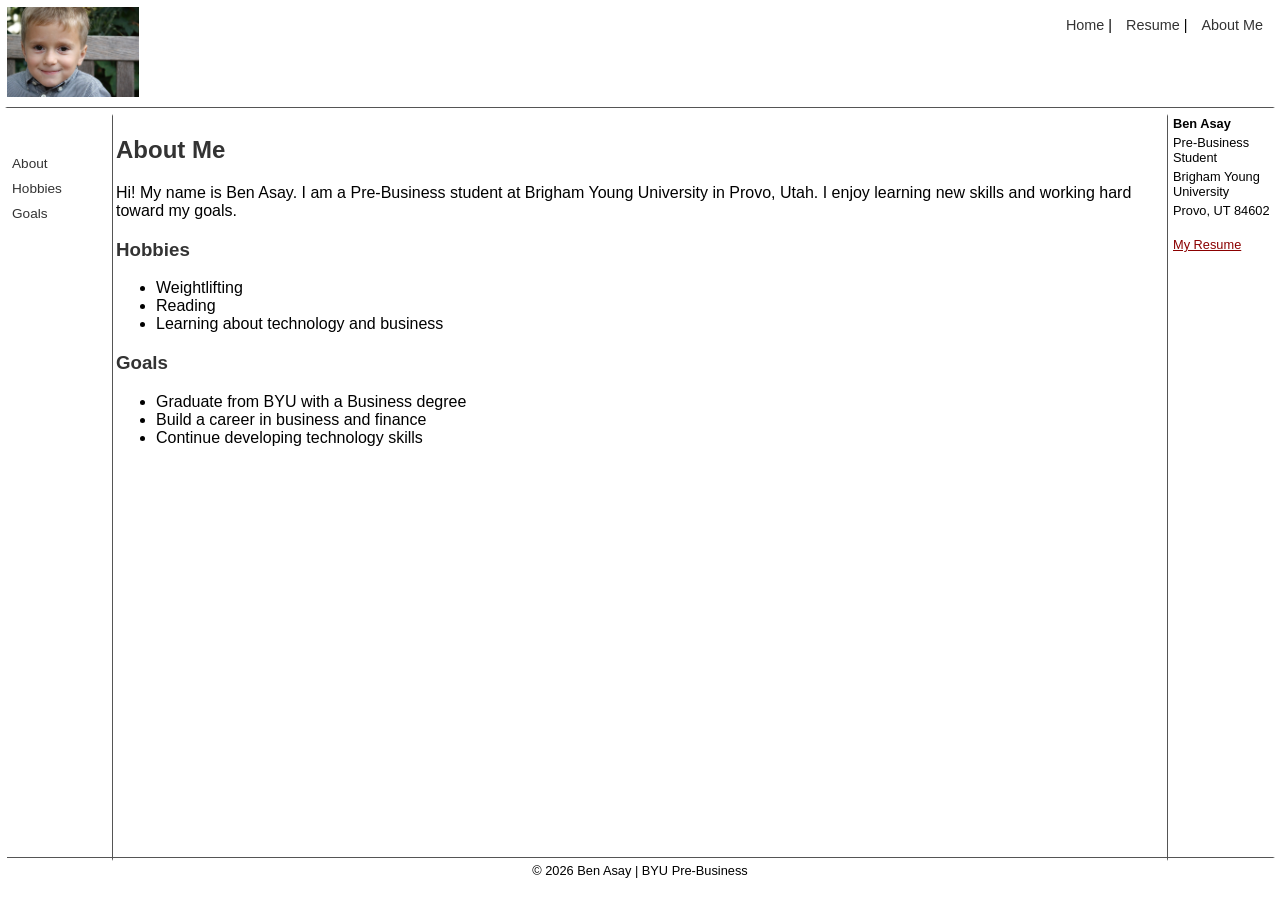
==== aboutme.html @ ce4d87b5 "Add files via upload" ====
<!DOCTYPE html>
<html>
  <head>
    <title>Ben Asay - About Me</title>
    <link rel="stylesheet" href="styles/layoutstyles.css">
    <link rel="stylesheet" href="styles/styles.css">
  </head>
  <body>

    <!-- Header -->
    <div class="common header">
      <img src="images/ben.png" alt="Ben Asay" height="90">
      <nav>
        <a href="index.html">Home</a> |
        <a href="resume.html">Resume</a> |
        <a href="aboutme.html">About Me</a>
      </nav>
    </div>

    <!-- Left Menu -->
    <div class="common leftmenu">
      <a href="#about">About</a>
      <a href="#hobbies">Hobbies</a>
      <a href="#goals">Goals</a>
    </div>

    <!-- Main Body -->
    <div class="common mainbody">
      <h2 id="about">About Me</h2>
      <p>
        Hi! My name is Ben Asay. I am a Pre-Business student at Brigham Young University
        in Provo, Utah. I enjoy learning new skills and working hard toward my goals.
      </p>

      <h3 id="hobbies">Hobbies</h3>
      <ul>
        <li>Weightlifting</li>
        <li>Reading</li>
        <li>Learning about technology and business</li>
      </ul>

      <h3 id="goals">Goals</h3>
      <ul>
        <li>Graduate from BYU with a Business degree</li>
        <li>Build a career in business and finance</li>
        <li>Continue developing technology skills</li>
      </ul>
    </div>

    <!-- Right Menu -->
    <div class="common rightmenu">
      <strong>Ben Asay</strong>
      <p>Pre-Business Student</p>
      <p>Brigham Young University</p>
      <p>Provo, UT 84602</p>
      <br>
      <a href="resume.html">My Resume</a>
    </div>

    <!-- Footer -->
    <div class="common footer">
      &copy; 2026 Ben Asay | BYU Pre-Business
    </div>

  </body>
</html>
---- styles/layoutstyles.css ----
body {
    background-color: #ffffff;
    font-family: Verdana, Geneva, Tahoma, sans-serif;
}

.common {
    border: 2px solid white;
    position: absolute;
}

.header {
    top: 5px;
    left: 5px;
    right: 5px;
    height: 100px;
    z-index: 2;
    border-bottom: solid 1px #555555;
}

.leftmenu {
    top: 114px;
    left: 5px;
    width: 100px;
    bottom: 39px;
    z-index: 1;
    padding-top: 40px;
    border-right: solid 1px #555555;
    padding-left: 5px;
}

.mainbody {
    top: 114px;
    left: 114px;
    right: 114px;
    bottom: 39px;
    padding-right: 5px;
    overflow-y: auto;
}

.rightmenu {
    top: 114px;
    right: 5px;
    width: 100px;
    bottom: 39px;
    border-left: solid 1px #555555;
    padding-left: 5px;
}

.footer {
    bottom: 5px;
    left: 5px;
    right: 5px;
    height: 30px;
    border-top: solid 1px #555555;
    text-align: center;
    font-size: 0.8em;
    padding-top: 5px;
}
---- styles/styles.css ----
a {
    color: #8B0000;
}

a:hover {
    color: #555555;
}

.leftmenu a {
    display: block;
    margin-bottom: 10px;
    text-decoration: none;
    color: #333333;
    font-size: 0.85em;
}

.leftmenu a:hover {
    color: #8B0000;
}

.header nav {
    position: absolute;
    top: 10px;
    right: 10px;
    font-size: 0.9em;
}

.header nav a {
    margin-left: 10px;
    text-decoration: none;
    color: #333;
}

.header nav a:hover {
    color: #8B0000;
}

.rightmenu {
    font-size: 0.8em;
}

.rightmenu p {
    margin: 4px 0;
}

h1, h2, h3 {
    color: #333333;
}
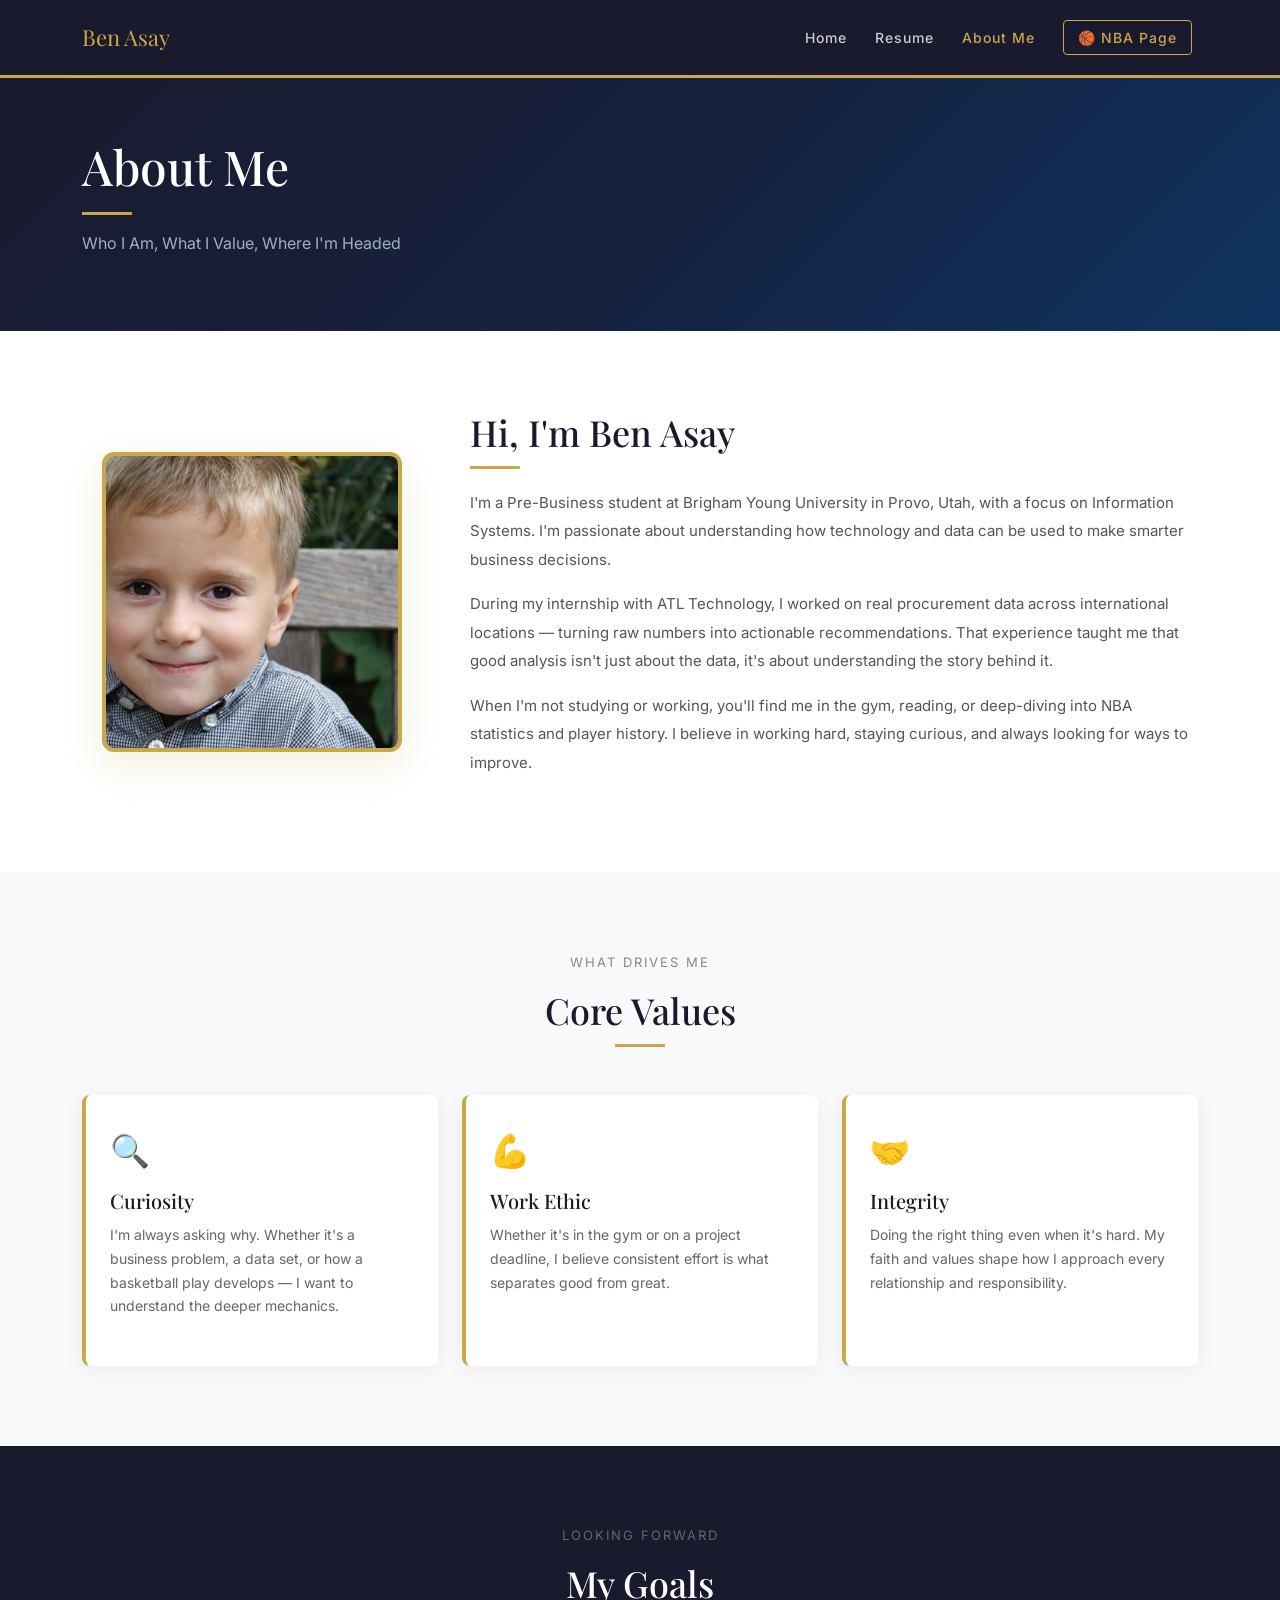
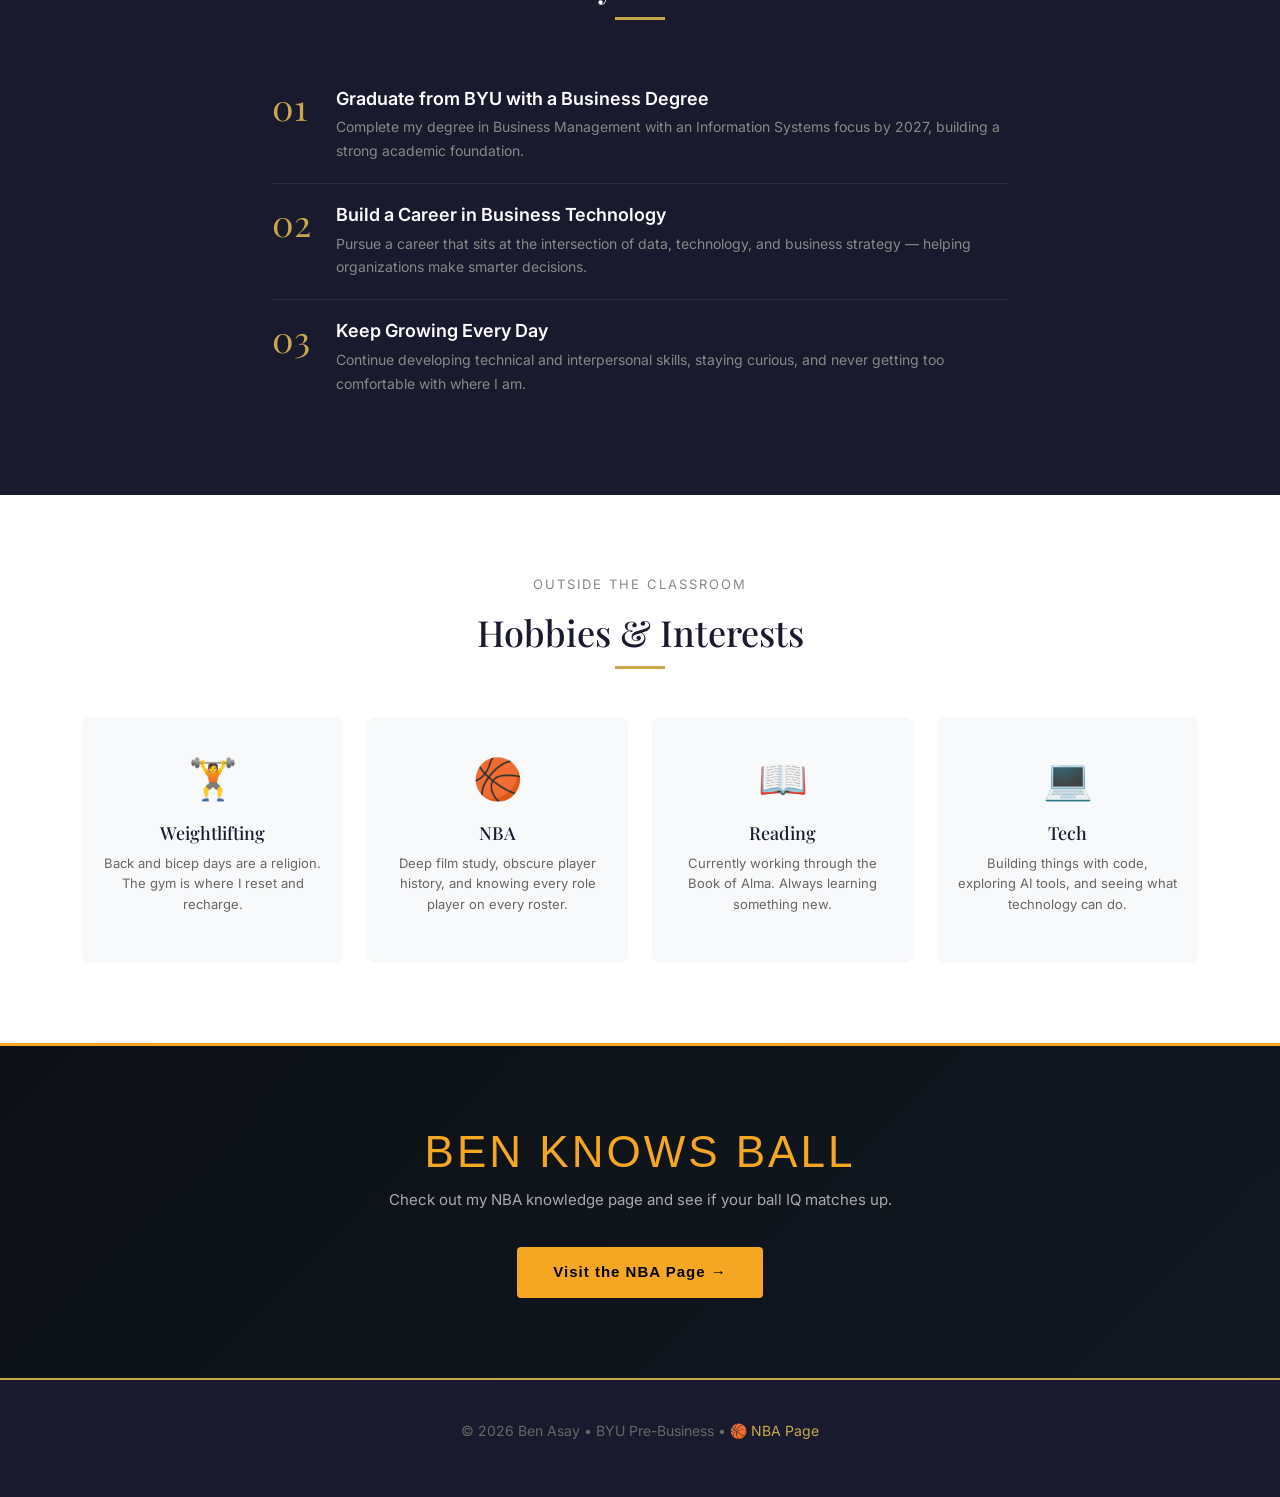
==== commit 47277b8a: "Add files via upload" ====
--- a/aboutme.html
+++ b/aboutme.html
@@ -1,66 +1,288 @@
 <!DOCTYPE html>
-<html>
-  <head>
-    <title>Ben Asay - About Me</title>
-    <link rel="stylesheet" href="styles/layoutstyles.css">
-    <link rel="stylesheet" href="styles/styles.css">
-  </head>
-  <body>
-
-    <!-- Header -->
-    <div class="common header">
-      <img src="images/ben.png" alt="Ben Asay" height="90">
-      <nav>
-        <a href="index.html">Home</a> |
-        <a href="resume.html">Resume</a> |
-        <a href="aboutme.html">About Me</a>
-      </nav>
-    </div>
-
-    <!-- Left Menu -->
-    <div class="common leftmenu">
-      <a href="#about">About</a>
-      <a href="#hobbies">Hobbies</a>
-      <a href="#goals">Goals</a>
-    </div>
-
-    <!-- Main Body -->
-    <div class="common mainbody">
-      <h2 id="about">About Me</h2>
-      <p>
-        Hi! My name is Ben Asay. I am a Pre-Business student at Brigham Young University
-        in Provo, Utah. I enjoy learning new skills and working hard toward my goals.
-      </p>
-
-      <h3 id="hobbies">Hobbies</h3>
-      <ul>
-        <li>Weightlifting</li>
-        <li>Reading</li>
-        <li>Learning about technology and business</li>
-      </ul>
-
-      <h3 id="goals">Goals</h3>
-      <ul>
-        <li>Graduate from BYU with a Business degree</li>
-        <li>Build a career in business and finance</li>
-        <li>Continue developing technology skills</li>
-      </ul>
-    </div>
-
-    <!-- Right Menu -->
-    <div class="common rightmenu">
-      <strong>Ben Asay</strong>
-      <p>Pre-Business Student</p>
-      <p>Brigham Young University</p>
-      <p>Provo, UT 84602</p>
-      <br>
-      <a href="resume.html">My Resume</a>
-    </div>
-
-    <!-- Footer -->
-    <div class="common footer">
-      &copy; 2026 Ben Asay | BYU Pre-Business
-    </div>
-
-  </body>
+<html lang="en">
+<head>
+  <meta charset="UTF-8" />
+  <meta name="viewport" content="width=device-width, initial-scale=1.0"/>
+  <title>Ben Asay | About Me</title>
+  <link href="https://cdn.jsdelivr.net/npm/bootstrap@5.3.0/dist/css/bootstrap.min.css" rel="stylesheet"/>
+  <link href="https://fonts.googleapis.com/css2?family=Playfair+Display:wght@700&family=Inter:wght@300;400;500;600&display=swap" rel="stylesheet"/>
+  <style>
+    body { font-family: 'Inter', sans-serif; background-color: #f8f9fa; color: #1a1a2e; }
+
+    .navbar { background-color: #1a1a2e !important; border-bottom: 3px solid #c9a84c; padding: 16px 0; }
+    .navbar-brand { font-family: 'Playfair Display', serif; color: #c9a84c !important; font-size: 22px; }
+    .nav-link { color: #cccccc !important; font-size: 14px; letter-spacing: 1px; font-weight: 500; margin: 0 6px; }
+    .nav-link:hover, .nav-link.active { color: #c9a84c !important; }
+    .nav-link.nba-link { color: #c9a84c !important; border: 1px solid #c9a84c; border-radius: 4px; padding: 6px 14px !important; }
+    .nav-link.nba-link:hover { background-color: #c9a84c; color: #000 !important; }
+
+    .page-header {
+      background: linear-gradient(135deg, #1a1a2e 0%, #16213e 50%, #0f3460 100%);
+      padding: 60px 0;
+      color: white;
+    }
+    .page-header h1 { font-family: 'Playfair Display', serif; font-size: 48px; color: #ffffff; }
+    .page-header p { color: #a0aec0; font-size: 16px; margin-top: 8px; }
+    .gold-line { width: 50px; height: 3px; background-color: #c9a84c; margin: 16px 0; }
+
+    /* INTRO SECTION */
+    .intro-section { padding: 80px 0; background-color: #ffffff; }
+    .intro-photo {
+      width: 300px;
+      height: 300px;
+      object-fit: cover;
+      border-radius: 12px;
+      border: 4px solid #c9a84c;
+      box-shadow: 0 12px 40px rgba(201,168,76,0.2);
+    }
+    .intro-text h2 { font-family: 'Playfair Display', serif; font-size: 36px; color: #1a1a2e; margin-bottom: 8px; }
+    .intro-text .gold-line { margin: 12px 0 20px; }
+    .intro-text p { color: #555; font-size: 15px; line-height: 1.9; margin-bottom: 16px; }
+
+    /* VALUE CARDS */
+    .values-section { background-color: #f8f9fa; padding: 80px 0; }
+    .section-title { font-family: 'Playfair Display', serif; font-size: 36px; color: #1a1a2e; }
+    .section-subtitle { color: #888; font-size: 13px; letter-spacing: 2px; text-transform: uppercase; }
+
+    .value-card {
+      background: #ffffff;
+      border-radius: 8px;
+      padding: 32px 24px;
+      box-shadow: 0 4px 20px rgba(0,0,0,0.06);
+      transition: transform 0.2s;
+      height: 100%;
+      border-left: 4px solid #c9a84c;
+    }
+    .value-card:hover { transform: translateY(-4px); }
+    .value-icon { font-size: 32px; margin-bottom: 14px; }
+    .value-card h4 { font-family: 'Playfair Display', serif; font-size: 20px; color: #1a1a2e; margin-bottom: 10px; }
+    .value-card p { color: #666; font-size: 14px; line-height: 1.7; }
+
+    /* GOALS SECTION */
+    .goals-section { background-color: #1a1a2e; padding: 80px 0; }
+    .goals-section .section-title { color: #ffffff; }
+    .goals-section .section-subtitle { color: #666; }
+    .goal-item {
+      display: flex;
+      align-items: flex-start;
+      gap: 16px;
+      padding: 20px 0;
+      border-bottom: 1px solid #2d2d4e;
+    }
+    .goal-item:last-child { border-bottom: none; }
+    .goal-number { font-family: 'Playfair Display', serif; font-size: 36px; color: #c9a84c; line-height: 1; min-width: 48px; }
+    .goal-text h5 { color: #ffffff; font-size: 18px; font-weight: 600; margin-bottom: 6px; }
+    .goal-text p { color: #888; font-size: 14px; line-height: 1.7; margin: 0; }
+
+    /* HOBBIES */
+    .hobbies-section { padding: 80px 0; background-color: #ffffff; }
+    .hobby-card {
+      text-align: center;
+      padding: 32px 20px;
+      border-radius: 8px;
+      background: #f8f9fa;
+      transition: all 0.2s;
+      height: 100%;
+    }
+    .hobby-card:hover { background: #1a1a2e; }
+    .hobby-card:hover h5, .hobby-card:hover p { color: #ffffff !important; }
+    .hobby-card:hover .hobby-icon { transform: scale(1.2); }
+    .hobby-icon { font-size: 40px; margin-bottom: 14px; display: block; transition: transform 0.2s; }
+    .hobby-card h5 { font-family: 'Playfair Display', serif; color: #1a1a2e; font-size: 18px; margin-bottom: 8px; }
+    .hobby-card p { color: #666; font-size: 13px; line-height: 1.6; }
+
+    /* NBA CTA */
+    .nba-cta { background: linear-gradient(135deg, #0d1117, #111820); padding: 80px 0; border-top: 3px solid #f5a623; }
+    .nba-cta h2 { font-family: 'Impact', 'Arial Black', sans-serif; color: #f5a623; font-size: 44px; letter-spacing: 3px; text-transform: uppercase; }
+    .nba-cta p { color: #aaa; font-size: 15px; margin-top: 10px; }
+    .btn-nba { background-color: #f5a623; color: #000; border: none; padding: 14px 36px; font-family: 'Arial Black', sans-serif; font-size: 15px; font-weight: bold; border-radius: 4px; text-decoration: none; display: inline-block; margin-top: 20px; letter-spacing: 1px; transition: all 0.2s; }
+    .btn-nba:hover { background-color: #ffffff; color: #000; }
+
+    footer { background-color: #1a1a2e; color: #666; padding: 40px 0; text-align: center; border-top: 2px solid #c9a84c; font-size: 14px; }
+    footer a { color: #c9a84c; text-decoration: none; }
+  </style>
+</head>
+<body>
+
+  <nav class="navbar navbar-expand-lg">
+    <div class="container">
+      <a class="navbar-brand" href="index.html">Ben Asay</a>
+      <button class="navbar-toggler" type="button" data-bs-toggle="collapse" data-bs-target="#navMenu">
+        <span class="navbar-toggler-icon"></span>
+      </button>
+      <div class="collapse navbar-collapse justify-content-end" id="navMenu">
+        <ul class="navbar-nav align-items-center">
+          <li class="nav-item"><a class="nav-link" href="index.html">Home</a></li>
+          <li class="nav-item"><a class="nav-link" href="resume.html">Resume</a></li>
+          <li class="nav-item"><a class="nav-link active" href="aboutme.html">About Me</a></li>
+          <li class="nav-item ms-2"><a class="nav-link nba-link" href="scratch.html">🏀 NBA Page</a></li>
+        </ul>
+      </div>
+    </div>
+  </nav>
+
+  <div class="page-header">
+    <div class="container">
+      <h1>About Me</h1>
+      <div class="gold-line"></div>
+      <p>Who I Am, What I Value, Where I'm Headed</p>
+    </div>
+  </div>
+
+  <!-- INTRO -->
+  <section class="intro-section">
+    <div class="container">
+      <div class="row align-items-center g-5">
+        <div class="col-lg-4 text-center">
+          <img src="images/ben.png" alt="Ben Asay" class="intro-photo" />
+        </div>
+        <div class="col-lg-8 intro-text">
+          <h2>Hi, I'm Ben Asay</h2>
+          <div class="gold-line"></div>
+          <p>
+            I'm a Pre-Business student at Brigham Young University in Provo, Utah, with a focus on
+            Information Systems. I'm passionate about understanding how technology and data can be used
+            to make smarter business decisions.
+          </p>
+          <p>
+            During my internship with ATL Technology, I worked on real procurement data across international
+            locations — turning raw numbers into actionable recommendations. That experience taught me that
+            good analysis isn't just about the data, it's about understanding the story behind it.
+          </p>
+          <p>
+            When I'm not studying or working, you'll find me in the gym, reading, or deep-diving into NBA
+            statistics and player history. I believe in working hard, staying curious, and always looking
+            for ways to improve.
+          </p>
+        </div>
+      </div>
+    </div>
+  </section>
+
+  <!-- VALUES -->
+  <section class="values-section">
+    <div class="container">
+      <div class="text-center mb-5">
+        <p class="section-subtitle">What Drives Me</p>
+        <h2 class="section-title">Core Values</h2>
+        <div class="gold-line mx-auto" style="margin: 12px auto 0 !important;"></div>
+      </div>
+      <div class="row g-4">
+        <div class="col-md-4">
+          <div class="value-card">
+            <div class="value-icon">🔍</div>
+            <h4>Curiosity</h4>
+            <p>I'm always asking why. Whether it's a business problem, a data set, or how a basketball play develops — I want to understand the deeper mechanics.</p>
+          </div>
+        </div>
+        <div class="col-md-4">
+          <div class="value-card">
+            <div class="value-icon">💪</div>
+            <h4>Work Ethic</h4>
+            <p>Whether it's in the gym or on a project deadline, I believe consistent effort is what separates good from great.</p>
+          </div>
+        </div>
+        <div class="col-md-4">
+          <div class="value-card">
+            <div class="value-icon">🤝</div>
+            <h4>Integrity</h4>
+            <p>Doing the right thing even when it's hard. My faith and values shape how I approach every relationship and responsibility.</p>
+          </div>
+        </div>
+      </div>
+    </div>
+  </section>
+
+  <!-- GOALS -->
+  <section class="goals-section">
+    <div class="container">
+      <div class="text-center mb-5">
+        <p class="section-subtitle" style="color:#666;">Looking Forward</p>
+        <h2 class="section-title" style="color:#fff;">My Goals</h2>
+        <div class="gold-line mx-auto" style="margin:12px auto 0 !important;"></div>
+      </div>
+      <div class="row justify-content-center">
+        <div class="col-lg-8">
+          <div class="goal-item">
+            <div class="goal-number">01</div>
+            <div class="goal-text">
+              <h5>Graduate from BYU with a Business Degree</h5>
+              <p>Complete my degree in Business Management with an Information Systems focus by 2027, building a strong academic foundation.</p>
+            </div>
+          </div>
+          <div class="goal-item">
+            <div class="goal-number">02</div>
+            <div class="goal-text">
+              <h5>Build a Career in Business Technology</h5>
+              <p>Pursue a career that sits at the intersection of data, technology, and business strategy — helping organizations make smarter decisions.</p>
+            </div>
+          </div>
+          <div class="goal-item">
+            <div class="goal-number">03</div>
+            <div class="goal-text">
+              <h5>Keep Growing Every Day</h5>
+              <p>Continue developing technical and interpersonal skills, staying curious, and never getting too comfortable with where I am.</p>
+            </div>
+          </div>
+        </div>
+      </div>
+    </div>
+  </section>
+
+  <!-- HOBBIES -->
+  <section class="hobbies-section">
+    <div class="container">
+      <div class="text-center mb-5">
+        <p class="section-subtitle">Outside the Classroom</p>
+        <h2 class="section-title">Hobbies & Interests</h2>
+        <div class="gold-line mx-auto" style="margin:12px auto 0 !important;"></div>
+      </div>
+      <div class="row g-4">
+        <div class="col-6 col-md-3">
+          <div class="hobby-card">
+            <span class="hobby-icon">🏋️</span>
+            <h5>Weightlifting</h5>
+            <p>Back and bicep days are a religion. The gym is where I reset and recharge.</p>
+          </div>
+        </div>
+        <div class="col-6 col-md-3">
+          <div class="hobby-card">
+            <span class="hobby-icon">🏀</span>
+            <h5>NBA</h5>
+            <p>Deep film study, obscure player history, and knowing every role player on every roster.</p>
+          </div>
+        </div>
+        <div class="col-6 col-md-3">
+          <div class="hobby-card">
+            <span class="hobby-icon">📖</span>
+            <h5>Reading</h5>
+            <p>Currently working through the Book of Alma. Always learning something new.</p>
+          </div>
+        </div>
+        <div class="col-6 col-md-3">
+          <div class="hobby-card">
+            <span class="hobby-icon">💻</span>
+            <h5>Tech</h5>
+            <p>Building things with code, exploring AI tools, and seeing what technology can do.</p>
+          </div>
+        </div>
+      </div>
+    </div>
+  </section>
+
+  <!-- NBA CTA -->
+  <section class="nba-cta text-center">
+    <div class="container">
+      <h2>BEN KNOWS BALL</h2>
+      <p>Check out my NBA knowledge page and see if your ball IQ matches up.</p>
+      <a href="scratch.html" class="btn-nba">Visit the NBA Page →</a>
+    </div>
+  </section>
+
+  <footer>
+    <p>© 2026 Ben Asay &bull; BYU Pre-Business &bull; <a href="scratch.html">🏀 NBA Page</a></p>
+  </footer>
+
+  <script src="https://cdn.jsdelivr.net/npm/bootstrap@5.3.0/dist/js/bootstrap.bundle.min.js"></script>
+</body>
 </html>
